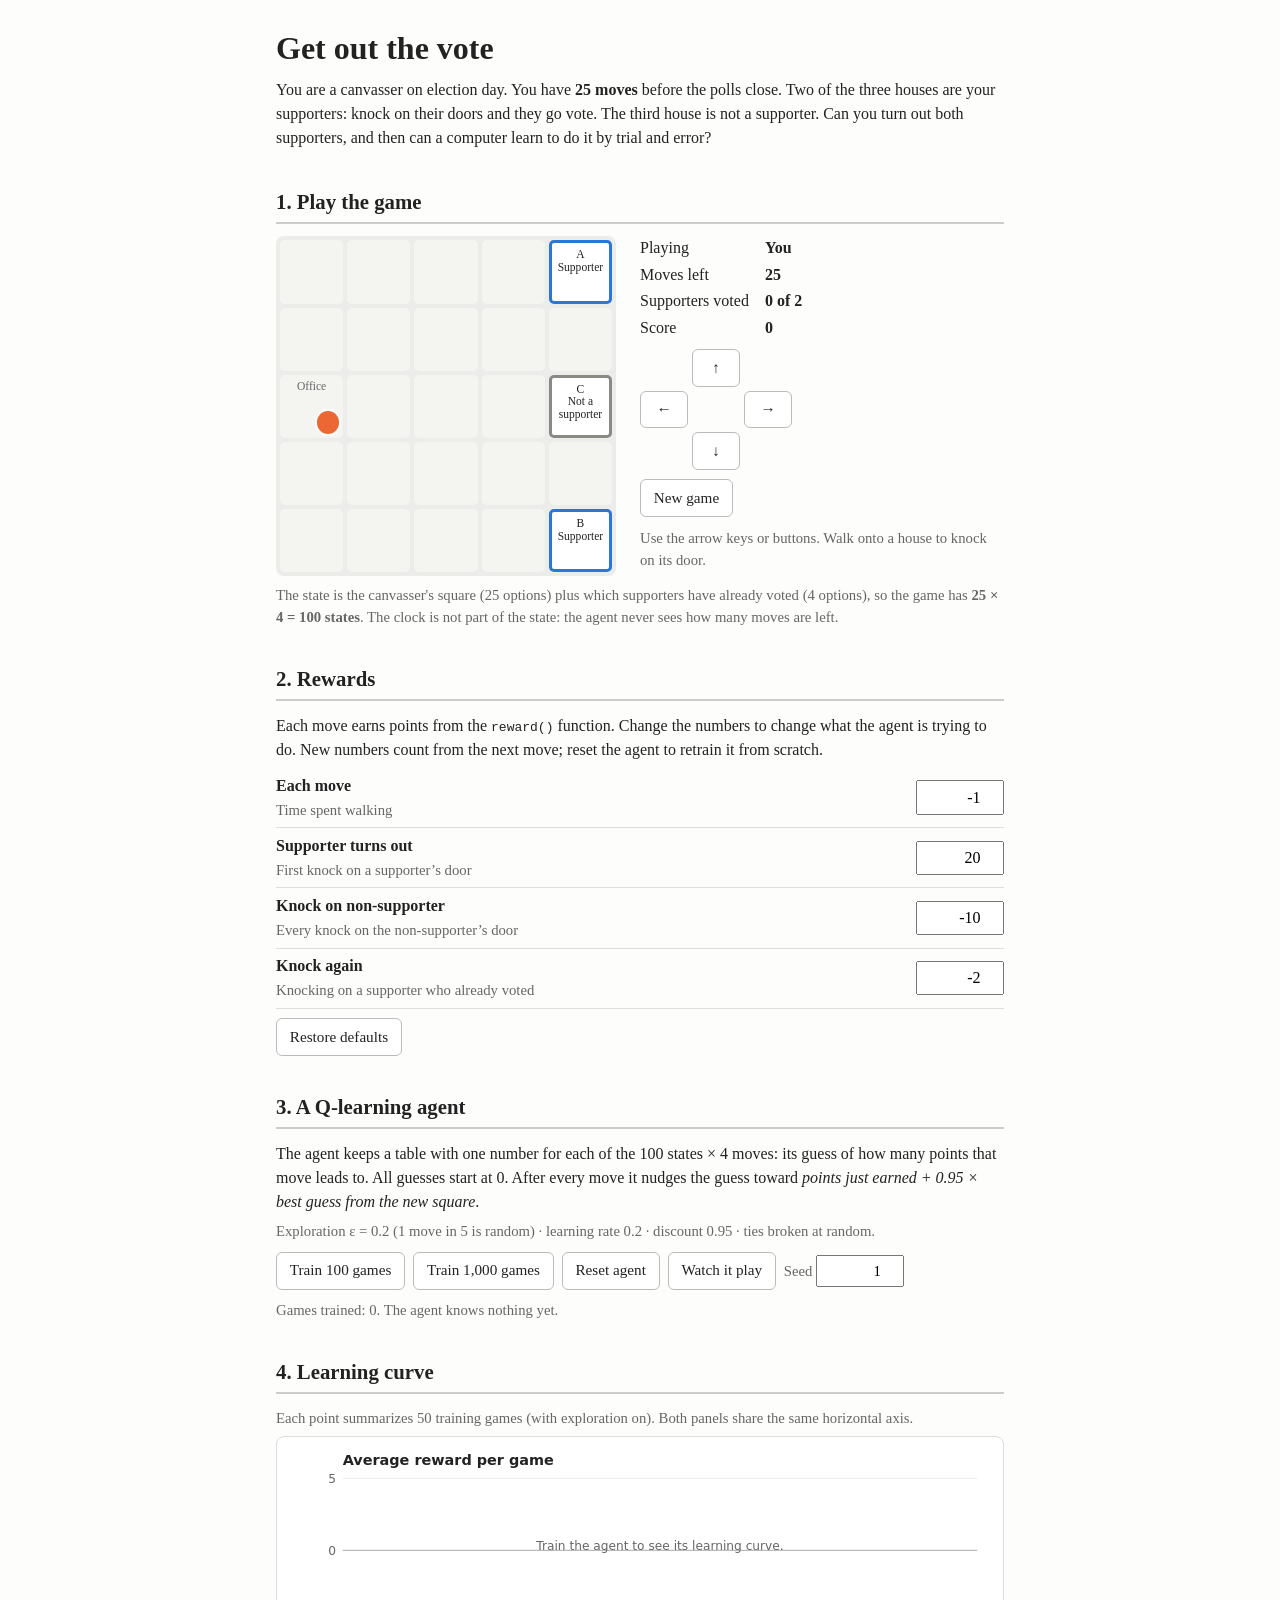
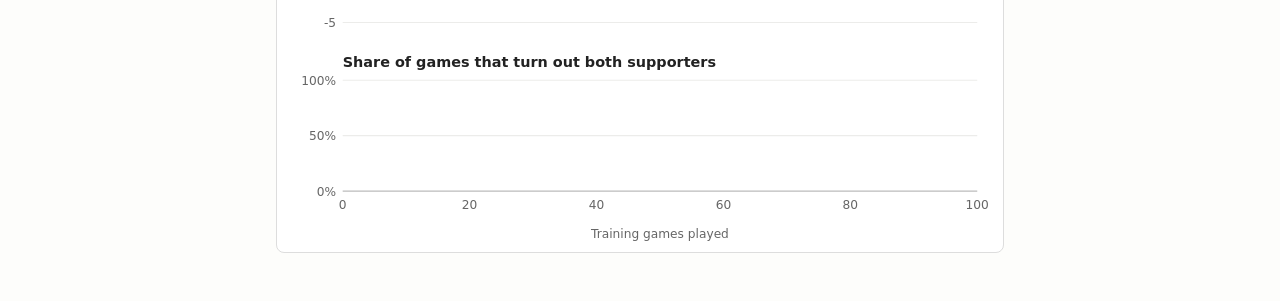
==== rl-game/index.html @ 413792a6 "Add Get Out the Vote reinforcement learning game. A 5x5 canvassing game (100 states) that people can" ====
<!doctype html>
<html lang="en">
<head>
<meta charset="utf-8">
<meta name="viewport" content="width=device-width, initial-scale=1">
<title>Get Out the Vote</title>
<style>
  :root {
    --bg: #fdfdfb;
    --panel: #ffffff;
    --ink: #222222;
    --ink-muted: #666666;
    --rule: #dddddd;
    --grid-line: #ececea;
    --cell: #f4f4f1;
    --supporter: #2a78d6;
    --opponent: #8a8a85;
    --voted: #1f8a4c;
    --canvasser: #eb6834;
    --series-reward: #2a78d6;
    --series-goal: #eb6834;
  }
  * { box-sizing: border-box; }
  body {
    margin: 0;
    font-family: Georgia, 'Times New Roman', serif;
    line-height: 1.5;
    color: var(--ink);
    background: var(--bg);
  }
  main { max-width: 760px; margin: 0 auto; padding: 1.5rem 16px 3rem; }
  h1 { font-size: 2rem; margin: 0 0 .25rem; }
  h2 { font-size: 1.3rem; border-bottom: 2px solid #ccc; padding-bottom: .3rem; margin: 2.2rem 0 .8rem; }
  p { margin: .4rem 0; }
  .muted { color: var(--ink-muted); font-size: .92rem; }
  button {
    font: inherit; font-size: .95rem; padding: .4rem .8rem; cursor: pointer;
    border: 1px solid #bbb; border-radius: 6px; background: var(--panel); color: var(--ink);
  }
  button:hover:not(:disabled) { background: #f0f0ec; }
  button:disabled { opacity: .45; cursor: default; }
  .row { display: flex; flex-wrap: wrap; gap: .5rem; align-items: center; margin: .6rem 0; }

  /* Game board */
  .game { display: flex; flex-wrap: wrap; gap: 1.5rem; align-items: flex-start; }
  .grid {
    display: grid; grid-template-columns: repeat(5, 1fr); gap: 4px;
    width: min(340px, 100%); padding: 4px; background: var(--grid-line); border-radius: 8px;
  }
  .cell {
    aspect-ratio: 1; background: var(--cell); border-radius: 5px; position: relative;
    display: flex; align-items: flex-start; justify-content: center; text-align: center;
    padding-top: 8%; font-size: .72rem; line-height: 1.1; color: var(--ink-muted);
  }
  .cell.house { border: 3px solid var(--opponent); background: #fff; color: var(--ink); }
  .cell.house.supporter { border-color: var(--supporter); }
  .cell.house.voted { border-color: var(--voted); background: #e8f5ec; }
  .cell .who {
    position: absolute; width: 36%; height: 36%; border-radius: 50%;
    background: var(--canvasser); box-shadow: 0 0 0 2px #fff; bottom: 6%; right: 6%;
  }
  .side { flex: 1; min-width: 220px; }
  .stats { display: grid; grid-template-columns: auto 1fr; gap: .15rem 1rem; margin-bottom: .6rem; }
  .stats b { font-variant-numeric: tabular-nums; }
  .pad { display: grid; grid-template-columns: repeat(3, 3rem); gap: 4px; margin: .6rem 0; }
  .pad button { padding: .4rem 0; }
  #message { min-height: 3em; }

  /* Reward table */
  table { border-collapse: collapse; width: 100%; }
  td { padding: .35rem .5rem .35rem 0; border-bottom: 1px solid var(--rule); vertical-align: middle; }
  td:last-child { text-align: right; padding-right: 0; }
  input[type=number] { font: inherit; width: 5.5rem; padding: .2rem .4rem; text-align: right; }

  /* Learning curve */
  .chart-wrap { position: relative; background: var(--panel); border: 1px solid var(--rule); border-radius: 8px; padding: 8px; }
  #chart { width: 100%; height: auto; display: block; font-family: system-ui, sans-serif; }
  #tooltip {
    position: absolute; pointer-events: none; display: none; background: #fff; border: 1px solid #ccc;
    border-radius: 6px; padding: .35rem .55rem; font: .8rem/1.35 system-ui, sans-serif;
    box-shadow: 0 2px 8px rgba(0,0,0,.12); white-space: nowrap;
  }
  .swatch { display: inline-block; width: 10px; height: 3px; border-radius: 2px; vertical-align: middle; margin-right: 5px; }
</style>
</head>
<body>
<main>
  <h1>Get out the vote</h1>
  <p>You are a canvasser on election day. You have <b>25 moves</b> before the polls close.
    Two of the three houses are your supporters: knock on their doors and they go vote.
    The third house is not a supporter. Can you turn out both supporters, and then can a
    computer learn to do it by trial and error?</p>

  <!-- 1. The game -->
  <h2>1. Play the game</h2>
  <div class="game">
    <div id="grid" class="grid" aria-label="Neighborhood map"></div>
    <div class="side">
      <div class="stats">
        <span>Playing</span><b id="who">You</b>
        <span>Moves left</span><b id="moves">25</b>
        <span>Supporters voted</span><b id="turnout">0 of 2</b>
        <span>Score</span><b id="score">0</b>
      </div>
      <div class="pad">
        <span></span><button data-move="0" aria-label="Up">↑</button><span></span>
        <button data-move="2" aria-label="Left">←</button><span></span><button data-move="3" aria-label="Right">→</button>
        <span></span><button data-move="1" aria-label="Down">↓</button><span></span>
      </div>
      <div class="row"><button id="newGame">New game</button></div>
      <p id="message" class="muted">Use the arrow keys or buttons. Walk onto a house to knock on its door.</p>
    </div>
  </div>
  <p class="muted">The state is the canvasser's square (25 options) plus which supporters have
    already voted (4 options), so the game has <b>25 × 4 = 100 states</b>. The clock is not part
    of the state: the agent never sees how many moves are left.</p>

  <!-- 2. Rewards -->
  <h2>2. Rewards</h2>
  <p>Each move earns points from the <code>reward()</code> function. Change the numbers to
    change what the agent is trying to do. New numbers count from the next move; reset the agent
    to retrain it from scratch.</p>
  <table id="rewardTable"></table>
  <div class="row"><button id="defaultRewards">Restore defaults</button></div>

  <!-- 3. The agent -->
  <h2>3. A Q-learning agent</h2>
  <p>The agent keeps a table with one number for each of the 100 states × 4 moves: its guess of
    how many points that move leads to. All guesses start at 0. After every move it nudges the
    guess toward <i>points just earned + 0.95 × best guess from the new square</i>.</p>
  <p class="muted">Exploration ε = 0.2 (1 move in 5 is random) · learning rate 0.2 ·
    discount 0.95 · ties broken at random.</p>
  <div class="row">
    <button id="train100">Train 100 games</button>
    <button id="train1000">Train 1,000 games</button>
    <button id="resetAgent">Reset agent</button>
    <button id="watch">Watch it play</button>
    <label class="muted">Seed <input id="seed" type="number" value="1" step="1"></label>
  </div>
  <p id="agentStatus" class="muted"></p>

  <!-- 4. Learning curve -->
  <h2>4. Learning curve</h2>
  <p class="muted">Each point summarizes 50 training games (with exploration on).
    Both panels share the same horizontal axis.</p>
  <div class="chart-wrap">
    <svg id="chart" viewBox="0 0 640 360" role="img" aria-label="Learning curve"></svg>
    <div id="tooltip"></div>
  </div>
</main>

<script>
// ===================== Rewards =====================
// Points for each part of a move. The controls on the page edit these numbers.
const DEFAULT_REWARDS = { move: -1, turnout: 20, opponent: -10, repeat: -2 };
const R = { ...DEFAULT_REWARDS };

// Points for one move. `e` describes what happened on that move (see step()).
function reward(e) {
  let points = R.move;                          // every move uses up time before the polls close
  if (e.turnedOut)       points += R.turnout;   // a supporter answers the door and goes to vote
  if (e.knockedOpponent) points += R.opponent;  // knocked on the non-supporter's door (may remind them to vote)
  if (e.knockedVoted)    points += R.repeat;    // knocked on a supporter who has already voted
  return points;
}

// Labels for the reward controls.
const REWARD_LABELS = {
  move:     ['Each move', 'Time spent walking'],
  turnout:  ['Supporter turns out', 'First knock on a supporter’s door'],
  opponent: ['Knock on non-supporter', 'Every knock on the non-supporter’s door'],
  repeat:   ['Knock again', 'Knocking on a supporter who already voted'],
};

// ===================== The game =====================
const SIZE = 5;
const MAX_MOVES = 25;
const START = { x: 0, y: 2 };
const HOUSES = [
  { x: 4, y: 0, supporter: true,  name: 'A' },
  { x: 4, y: 4, supporter: true,  name: 'B' },
  { x: 4, y: 2, supporter: false, name: 'C' },
];
const SUPPORTERS = HOUSES.map((h, i) => i).filter(i => HOUSES[i].supporter);
const ACTIONS = [
  { name: 'up', dx: 0, dy: -1 }, { name: 'down', dx: 0, dy: 1 },
  { name: 'left', dx: -1, dy: 0 }, { name: 'right', dx: 1, dy: 0 },
];
const NUM_STATES = SIZE * SIZE * (1 << SUPPORTERS.length);  // 25 squares × 4 = 100

function newGame() {
  return { x: START.x, y: START.y, voted: HOUSES.map(() => false), movesLeft: MAX_MOVES };
}

function houseAt(x, y) {
  return HOUSES.findIndex(h => h.x === x && h.y === y);
}

// The state number (0–99): which square, and which supporters have voted.
function stateIndex(s) {
  let mask = 0;
  SUPPORTERS.forEach((h, bit) => { if (s.voted[h]) mask |= 1 << bit; });
  return (s.y * SIZE + s.x) * (1 << SUPPORTERS.length) + mask;
}

function allVoted(s) {
  return SUPPORTERS.every(h => s.voted[h]);
}

// Make one move. Walking onto a house knocks on its door; walking into the edge wastes the move.
function step(s, a) {
  const x = Math.min(SIZE - 1, Math.max(0, s.x + ACTIONS[a].dx));
  const y = Math.min(SIZE - 1, Math.max(0, s.y + ACTIONS[a].dy));
  const moved = x !== s.x || y !== s.y;
  const voted = s.voted.slice();
  const e = { house: -1, turnedOut: false, knockedOpponent: false, knockedVoted: false };

  const h = moved ? houseAt(x, y) : -1;
  if (h >= 0) {
    e.house = h;
    if (!HOUSES[h].supporter) e.knockedOpponent = true;
    else if (voted[h]) e.knockedVoted = true;
    else { voted[h] = true; e.turnedOut = true; }
  }

  const next = { x, y, voted, movesLeft: s.movesLeft - 1 };
  const goal = allVoted(next);
  const done = goal || next.movesLeft === 0;  // game ends when both have voted or the polls close
  return { next, e, r: reward(e), done, goal };
}

// ===================== Random numbers =====================
// Small seeded generator (mulberry32): the same seed gives the same results every time.
function makeRng(seed) {
  let t = seed >>> 0;
  return function () {
    t = (t + 0x6D2B79F5) >>> 0;
    let r = Math.imul(t ^ (t >>> 15), 1 | t);
    r ^= r + Math.imul(r ^ (r >>> 7), 61 | r);
    return ((r ^ (r >>> 14)) >>> 0) / 4294967296;
  };
}

// ===================== Q-learning agent =====================
const EPSILON = 0.2;   // chance of a random move while training
const ALPHA = 0.2;     // learning rate
const GAMMA = 0.95;    // discount on future points
const BLOCK = 50;      // games per point on the learning curve

let Q, rng, history;   // Q-table, training randomness, one {total, goal} per training game

function resetAgent() {
  Q = Array.from({ length: NUM_STATES }, () => [0, 0, 0, 0]);
  rng = makeRng(Number(document.getElementById('seed').value) || 0);
  history = [];
}

// Best move by the table; ties broken at random.
function bestAction(s, rand) {
  const q = Q[stateIndex(s)];
  const top = Math.max(...q);
  const ties = [0, 1, 2, 3].filter(a => q[a] === top);
  return ties[Math.floor(rand() * ties.length)];
}

// Epsilon-greedy: usually the best move, sometimes a random one.
function exploreAction(s) {
  return rng() < EPSILON ? Math.floor(rng() * ACTIONS.length) : bestAction(s, rng);
}

function trainOneGame() {
  let s = newGame(), total = 0;
  while (true) {
    const a = exploreAction(s);
    const { next, r, done, goal } = step(s, a);
    const i = stateIndex(s);
    const future = done ? 0 : Math.max(...Q[stateIndex(next)]);  // no future after the game ends
    Q[i][a] += ALPHA * (r + GAMMA * future - Q[i][a]);
    total += r;
    s = next;
    if (done) { history.push({ total, goal }); return; }
  }
}

function train(n) {
  for (let k = 0; k < n; k++) trainOneGame();
  updateAgentStatus();
  drawChart();
}

// ===================== Page: the board =====================
const gridEl = document.getElementById('grid');
const cells = [];
for (let y = 0; y < SIZE; y++) {
  for (let x = 0; x < SIZE; x++) {
    const c = document.createElement('div');
    c.className = 'cell';
    gridEl.appendChild(c);
    cells.push(c);
  }
}

let game = newGame();   // what the board is showing
let score = 0;
let over = false;
let watching = false;

function render() {
  cells.forEach((c, k) => {
    const x = k % SIZE, y = Math.floor(k / SIZE), h = houseAt(x, y);
    c.className = 'cell';
    c.textContent = '';
    if (h >= 0) {
      const house = HOUSES[h];
      c.classList.add('house');
      if (house.supporter) c.classList.add('supporter');
      if (game.voted[h]) c.classList.add('voted');
      c.textContent = `${house.name}\n` + (game.voted[h] ? 'Voted ✓' : house.supporter ? 'Supporter' : 'Not a supporter');
      c.style.whiteSpace = 'pre-line';
    } else if (x === START.x && y === START.y) {
      c.textContent = 'Office';
    }
    if (x === game.x && y === game.y) {
      const dot = document.createElement('span');
      dot.className = 'who';
      c.appendChild(dot);
    }
  });
  document.getElementById('who').textContent = watching ? 'Agent' : 'You';
  document.getElementById('moves').textContent = game.movesLeft;
  document.getElementById('turnout').textContent = `${SUPPORTERS.filter(h => game.voted[h]).length} of ${SUPPORTERS.length}`;
  document.getElementById('score').textContent = fmt(score);
}

function fmt(v) {
  return Number.isInteger(v) ? String(v) : v.toFixed(1);
}

function describe(e, r) {
  const pts = ` (${r >= 0 ? '+' : ''}${fmt(r)})`;
  if (e.turnedOut) return `House ${HOUSES[e.house].name} is a supporter and goes to vote!` + pts;
  if (e.knockedOpponent) return `House ${HOUSES[e.house].name} is not a supporter.` + pts;
  if (e.knockedVoted) return `House ${HOUSES[e.house].name} already voted.` + pts;
  return 'Walking…' + pts;
}

function endMessage(goal) {
  const n = SUPPORTERS.filter(h => game.voted[h]).length;
  return (goal ? 'Both supporters voted! ' : 'The polls have closed. ') +
    `${n} of ${SUPPORTERS.length} supporters turned out. Final score: ${fmt(score)}.`;
}

function startHumanGame() {
  game = newGame(); score = 0; over = false;
  document.getElementById('message').textContent = 'Use the arrow keys or buttons. Walk onto a house to knock on its door.';
  render();
}

function humanMove(a) {
  if (over || watching) return;
  const { next, e, r, done, goal } = step(game, a);
  game = next; score += r;
  document.getElementById('message').textContent = done ? endMessage(goal) : describe(e, r);
  over = done;
  render();
}

document.querySelectorAll('[data-move]').forEach(b =>
  b.addEventListener('click', () => humanMove(Number(b.dataset.move))));
document.addEventListener('keydown', ev => {
  if (ev.target.tagName === 'INPUT') return;
  const a = { ArrowUp: 0, ArrowDown: 1, ArrowLeft: 2, ArrowRight: 3 }[ev.key];
  if (a === undefined) return;
  ev.preventDefault();
  humanMove(a);
});
document.getElementById('newGame').addEventListener('click', startHumanGame);

// ===================== Page: watch the agent =====================
// Plays one game with no exploring. Uses its own random numbers so watching never changes training.
function watch() {
  const watchRng = makeRng((Number(document.getElementById('seed').value) || 0) + 1);
  watching = true; game = newGame(); score = 0; over = false;
  setButtons();
  render();
  document.getElementById('message').textContent = 'The agent is playing (best move every time)…';

  const tick = () => {
    const { next, e, r, done, goal } = step(game, bestAction(game, watchRng));
    game = next; score += r;
    document.getElementById('message').textContent = done ? 'Agent: ' + endMessage(goal) : 'Agent: ' + describe(e, r);
    render();
    if (done) { watching = false; over = true; setButtons(); return; }
    setTimeout(tick, 280);
  };
  setTimeout(tick, 400);
}

function setButtons() {
  document.querySelectorAll('button').forEach(b => {
    if (b.id !== 'defaultRewards') b.disabled = watching;
  });
}

// ===================== Page: reward controls =====================
const rewardTable = document.getElementById('rewardTable');
for (const key of Object.keys(DEFAULT_REWARDS)) {
  const [label, note] = REWARD_LABELS[key];
  const tr = document.createElement('tr');
  tr.innerHTML = `<td><b>${label}</b><br><span class="muted">${note}</span></td>
    <td><input type="number" step="1" id="r-${key}" aria-label="${label}"></td>`;
  rewardTable.appendChild(tr);
  const input = tr.querySelector('input');
  input.value = R[key];
  input.addEventListener('input', () => {
    const v = parseFloat(input.value);
    if (!Number.isNaN(v)) R[key] = v;
  });
}
document.getElementById('defaultRewards').addEventListener('click', () => {
  Object.assign(R, DEFAULT_REWARDS);
  for (const key in R) document.getElementById('r-' + key).value = R[key];
});

// ===================== Page: agent controls =====================
function updateAgentStatus() {
  const el = document.getElementById('agentStatus');
  if (!history.length) { el.textContent = 'Games trained: 0. The agent knows nothing yet.'; return; }
  const last = history.slice(-BLOCK);
  const avg = last.reduce((t, g) => t + g.total, 0) / last.length;
  const share = last.filter(g => g.goal).length / last.length;
  el.textContent = `Games trained: ${history.length.toLocaleString()}. Last ${last.length} games: ` +
    `average reward ${avg.toFixed(1)}, both supporters turned out in ${Math.round(share * 100)}%.`;
}

document.getElementById('train100').addEventListener('click', () => train(100));
document.getElementById('train1000').addEventListener('click', () => train(1000));
document.getElementById('resetAgent').addEventListener('click', () => { resetAgent(); updateAgentStatus(); drawChart(); });
document.getElementById('watch').addEventListener('click', watch);

// ===================== Page: learning curve =====================
const W = 640, H = 360, LEFT = 52, RIGHT = 16;
const P1 = { top: 30, h: 130 };    // average reward panel
const P2 = { top: 212, h: 100 };   // goal share panel

// Round axis steps to 1, 2 or 5 × a power of ten.
function niceStep(range, count) {
  const raw = range / count, mag = Math.pow(10, Math.floor(Math.log10(raw)));
  const f = raw / mag;
  return (f <= 1 ? 1 : f <= 2 ? 2 : f <= 5 ? 5 : 10) * mag;
}

function blocks() {
  const out = [];
  for (let i = 0; i + BLOCK <= history.length; i += BLOCK) {
    const g = history.slice(i, i + BLOCK);
    out.push({
      start: i + 1, end: i + BLOCK,
      avg: g.reduce((t, x) => t + x.total, 0) / BLOCK,
      goal: g.filter(x => x.goal).length / BLOCK,
    });
  }
  return out;
}

function drawChart() {
  const svg = document.getElementById('chart');
  const data = blocks();
  const xMax = Math.max(100, data.length ? data[data.length - 1].end : 0);
  const sx = v => LEFT + (v / xMax) * (W - LEFT - RIGHT);

  // Reward panel scale, always including 0.
  const vals = data.map(d => d.avg);
  let lo = Math.min(0, ...vals), hi = Math.max(0, ...vals);
  if (hi - lo < 1) { lo -= 5; hi += 5; }
  const rs = niceStep(hi - lo, 4);
  lo = Math.floor(lo / rs) * rs; hi = Math.ceil(hi / rs) * rs;
  const sy1 = v => P1.top + P1.h - ((v - lo) / (hi - lo)) * P1.h;
  const sy2 = v => P2.top + P2.h - v * P2.h;

  let out = '';
  const text = (x, y, s, anchor = 'end', extra = '') =>
    `<text x="${x}" y="${y}" text-anchor="${anchor}" font-size="11" fill="#666" ${extra}>${s}</text>`;

  // Panel titles
  out += `<text x="${LEFT}" y="${P1.top - 12}" font-size="13" font-weight="600" fill="#222">Average reward per game</text>`;
  out += `<text x="${LEFT}" y="${P2.top - 12}" font-size="13" font-weight="600" fill="#222">Share of games that turn out both supporters</text>`;

  // Grid lines and y labels
  for (let v = lo; v <= hi + 1e-9; v += rs) {
    const y = sy1(v);
    out += `<line x1="${LEFT}" x2="${W - RIGHT}" y1="${y}" y2="${y}" stroke="${v === 0 ? '#bbb' : '#ececea'}"/>`;
    out += text(LEFT - 6, y + 4, fmt(+v.toFixed(6)));
  }
  for (const v of [0, 0.5, 1]) {
    const y = sy2(v);
    out += `<line x1="${LEFT}" x2="${W - RIGHT}" y1="${y}" y2="${y}" stroke="${v === 0 ? '#bbb' : '#ececea'}"/>`;
    out += text(LEFT - 6, y + 4, `${v * 100}%`);
  }

  // Shared x axis
  const xs = niceStep(xMax, 5);
  for (let v = 0; v <= xMax + 1e-9; v += xs) {
    out += text(sx(v), P2.top + P2.h + 16, v.toLocaleString(), 'middle');
  }
  out += text((LEFT + W - RIGHT) / 2, H - 6, 'Training games played', 'middle');

  if (!data.length) {
    out += text((LEFT + W - RIGHT) / 2, P1.top + P1.h / 2, 'Train the agent to see its learning curve.', 'middle', 'font-size="13"');
  } else {
    // Lines (with dots while there are few points)
    const line = (sy, key, color) => {
      const pts = data.map(d => `${sx(d.end).toFixed(1)},${sy(d[key]).toFixed(1)}`).join(' ');
      let s = `<polyline points="${pts}" fill="none" stroke="${color}" stroke-width="2" stroke-linejoin="round" stroke-linecap="round"/>`;
      if (data.length <= 24) data.forEach(d => {
        s += `<circle cx="${sx(d.end)}" cy="${sy(d[key])}" r="3.5" fill="${color}" stroke="#fff" stroke-width="2"/>`;
      });
      return s;
    };
    out += line(sy1, 'avg', 'var(--series-reward)');
    out += line(sy2, 'goal', 'var(--series-goal)');
  }

  // Hover layer: crosshair across both panels
  out += `<g id="hover" style="display:none">
    <line id="hLine" y1="${P1.top}" y2="${P2.top + P2.h}" stroke="#999" stroke-dasharray="3 3"/>
    <circle id="hDot1" r="5" fill="var(--series-reward)" stroke="#fff" stroke-width="2"/>
    <circle id="hDot2" r="5" fill="var(--series-goal)" stroke="#fff" stroke-width="2"/>
  </g>
  <rect id="hit" x="${LEFT}" y="${P1.top}" width="${W - LEFT - RIGHT}" height="${P2.top + P2.h - P1.top}" fill="transparent"/>`;
  svg.innerHTML = out;

  const hover = svg.querySelector('#hover'), tip = document.getElementById('tooltip');
  const hit = svg.querySelector('#hit');
  hit.addEventListener('mousemove', ev => {
    if (!data.length) return;
    const box = svg.getBoundingClientRect();
    const vx = (ev.clientX - box.left) * W / box.width;
    let best = data[0];
    for (const d of data) if (Math.abs(sx(d.end) - vx) < Math.abs(sx(best.end) - vx)) best = d;
    const x = sx(best.end);
    hover.style.display = '';
    svg.querySelector('#hLine').setAttribute('x1', x);
    svg.querySelector('#hLine').setAttribute('x2', x);
    svg.querySelector('#hDot1').setAttribute('cx', x);
    svg.querySelector('#hDot1').setAttribute('cy', sy1(best.avg));
    svg.querySelector('#hDot2').setAttribute('cx', x);
    svg.querySelector('#hDot2').setAttribute('cy', sy2(best.goal));
    tip.innerHTML = `<b>Games ${best.start.toLocaleString()}–${best.end.toLocaleString()}</b><br>
      <span class="swatch" style="background:var(--series-reward)"></span>Average reward: ${best.avg.toFixed(1)}<br>
      <span class="swatch" style="background:var(--series-goal)"></span>Both supporters voted: ${Math.round(best.goal * 100)}%`;
    tip.style.display = 'block';
    const px = x * box.width / W + 8;
    tip.style.left = Math.min(px + 12, box.width - tip.offsetWidth) + 'px';
    tip.style.top = (sy1(best.avg) * box.height / H) + 'px';
  });
  hit.addEventListener('mouseleave', () => { hover.style.display = 'none'; tip.style.display = 'none'; });
}

// ===================== Start =====================
resetAgent();
updateAgentStatus();
drawChart();
startHumanGame();
</script>
</body>
</html>
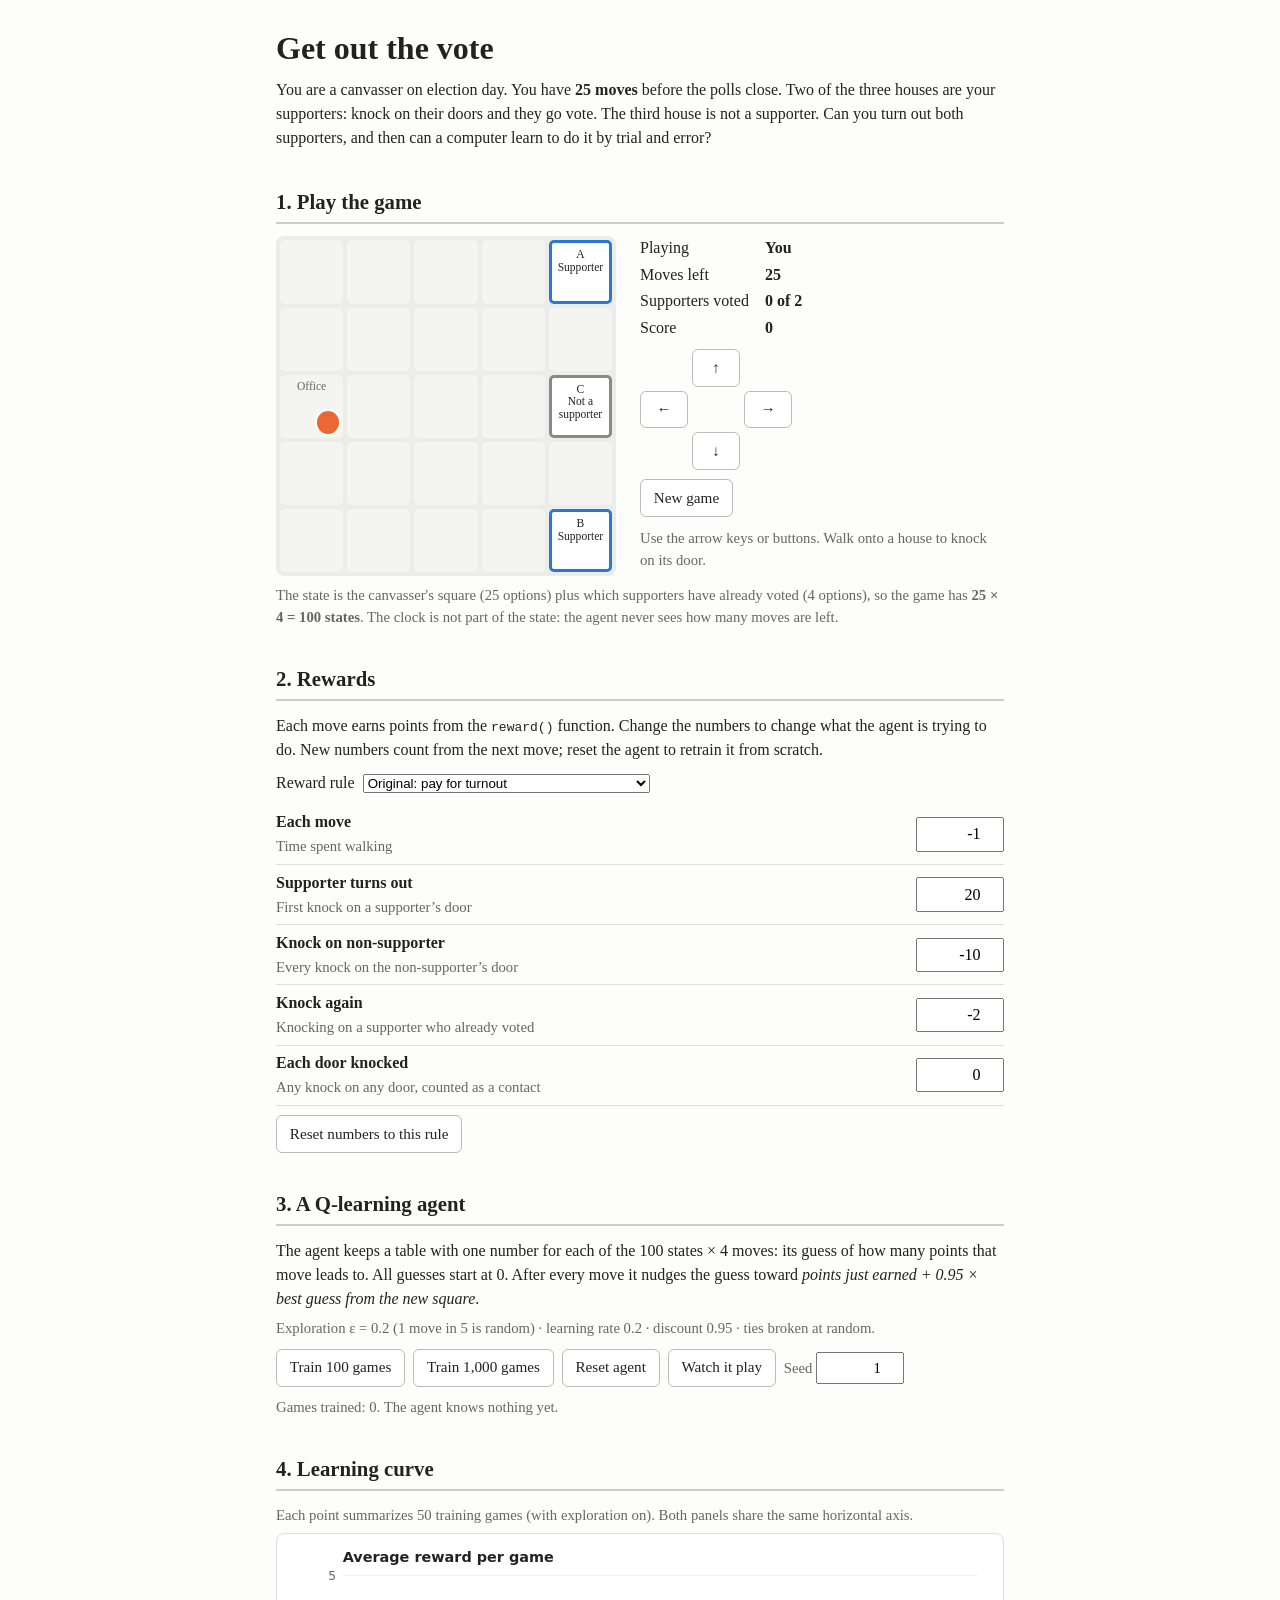
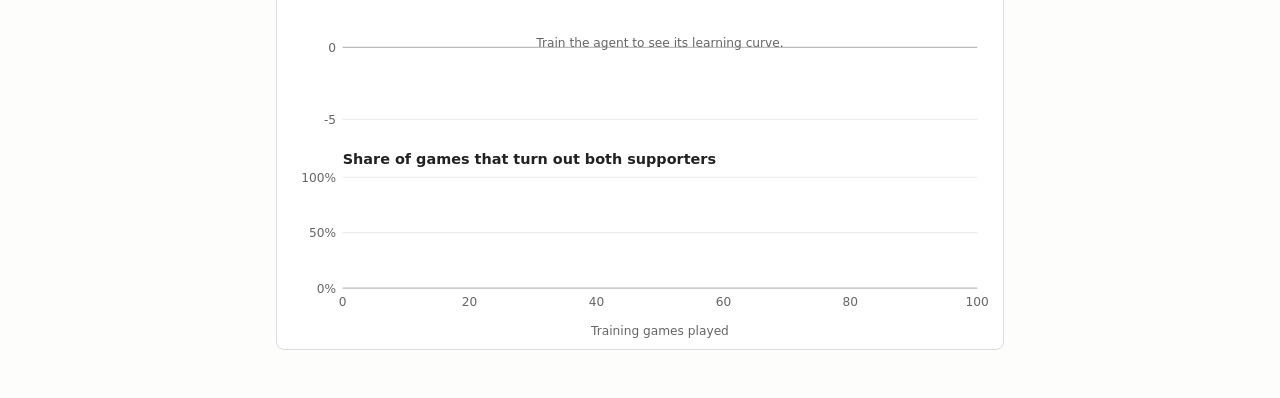
==== commit 5b1da739: "Add door-knock reward rule to show reward hacking. The reward controls now switch between the origin" ====
--- a/rl-game/index.html
+++ b/rl-game/index.html
@@ -120,8 +120,12 @@
   <p>Each move earns points from the <code>reward()</code> function. Change the numbers to
     change what the agent is trying to do. New numbers count from the next move; reset the agent
     to retrain it from scratch.</p>
+  <div class="row">
+    <label for="rule">Reward rule</label>
+    <select id="rule"></select>
+  </div>
   <table id="rewardTable"></table>
-  <div class="row"><button id="defaultRewards">Restore defaults</button></div>
+  <div class="row"><button id="defaultRewards">Reset numbers to this rule</button></div>
 
   <!-- 3. The agent -->
   <h2>3. A Q-learning agent</h2>
@@ -151,9 +155,18 @@
 
 <script>
 // ===================== Rewards =====================
-// Points for each part of a move. The controls on the page edit these numbers.
-const DEFAULT_REWARDS = { move: -1, turnout: 20, opponent: -10, repeat: -2 };
-const R = { ...DEFAULT_REWARDS };
+// Two reward rules to compare. The page starts with the first; the controls switch between them.
+const REWARD_RULES = {
+  turnout: {
+    label: 'Original: pay for turnout',
+    values: { move: -1, turnout: 20, opponent: -10, repeat: -2, door: 0 },
+  },
+  doors: {
+    label: 'Campaign metric: also pay per door knocked',
+    values: { move: -1, turnout: 20, opponent: -10, repeat: -2, door: 8 },
+  },
+};
+const R = { ...REWARD_RULES.turnout.values };  // the numbers in use right now
 
 // Points for one move. `e` describes what happened on that move (see step()).
 function reward(e) {
@@ -161,6 +174,7 @@
   if (e.turnedOut)       points += R.turnout;   // a supporter answers the door and goes to vote
   if (e.knockedOpponent) points += R.opponent;  // knocked on the non-supporter's door (may remind them to vote)
   if (e.knockedVoted)    points += R.repeat;    // knocked on a supporter who has already voted
+  if (e.house >= 0)      points += R.door;      // any door knocked counts as a contact (0 in the original rule)
   return points;
 }
 
@@ -170,6 +184,7 @@
   turnout:  ['Supporter turns out', 'First knock on a supporter’s door'],
   opponent: ['Knock on non-supporter', 'Every knock on the non-supporter’s door'],
   repeat:   ['Knock again', 'Knocking on a supporter who already voted'],
+  door:     ['Each door knocked', 'Any knock on any door, counted as a contact'],
 };
 
 // ===================== The game =====================
@@ -404,7 +419,16 @@
 
 // ===================== Page: reward controls =====================
 const rewardTable = document.getElementById('rewardTable');
-for (const key of Object.keys(DEFAULT_REWARDS)) {
+const ruleSelect = document.getElementById('rule');
+for (const [id, rule] of Object.entries(REWARD_RULES)) ruleSelect.add(new Option(rule.label, id));
+
+// Put the selected rule's numbers into use and into the inputs.
+function applyRule() {
+  Object.assign(R, REWARD_RULES[ruleSelect.value].values);
+  for (const key in R) document.getElementById('r-' + key).value = R[key];
+}
+
+for (const key of Object.keys(R)) {
   const [label, note] = REWARD_LABELS[key];
   const tr = document.createElement('tr');
   tr.innerHTML = `<td><b>${label}</b><br><span class="muted">${note}</span></td>
@@ -417,10 +441,8 @@
     if (!Number.isNaN(v)) R[key] = v;
   });
 }
-document.getElementById('defaultRewards').addEventListener('click', () => {
-  Object.assign(R, DEFAULT_REWARDS);
-  for (const key in R) document.getElementById('r-' + key).value = R[key];
-});
+ruleSelect.addEventListener('change', applyRule);
+document.getElementById('defaultRewards').addEventListener('click', applyRule);
 
 // ===================== Page: agent controls =====================
 function updateAgentStatus() {
